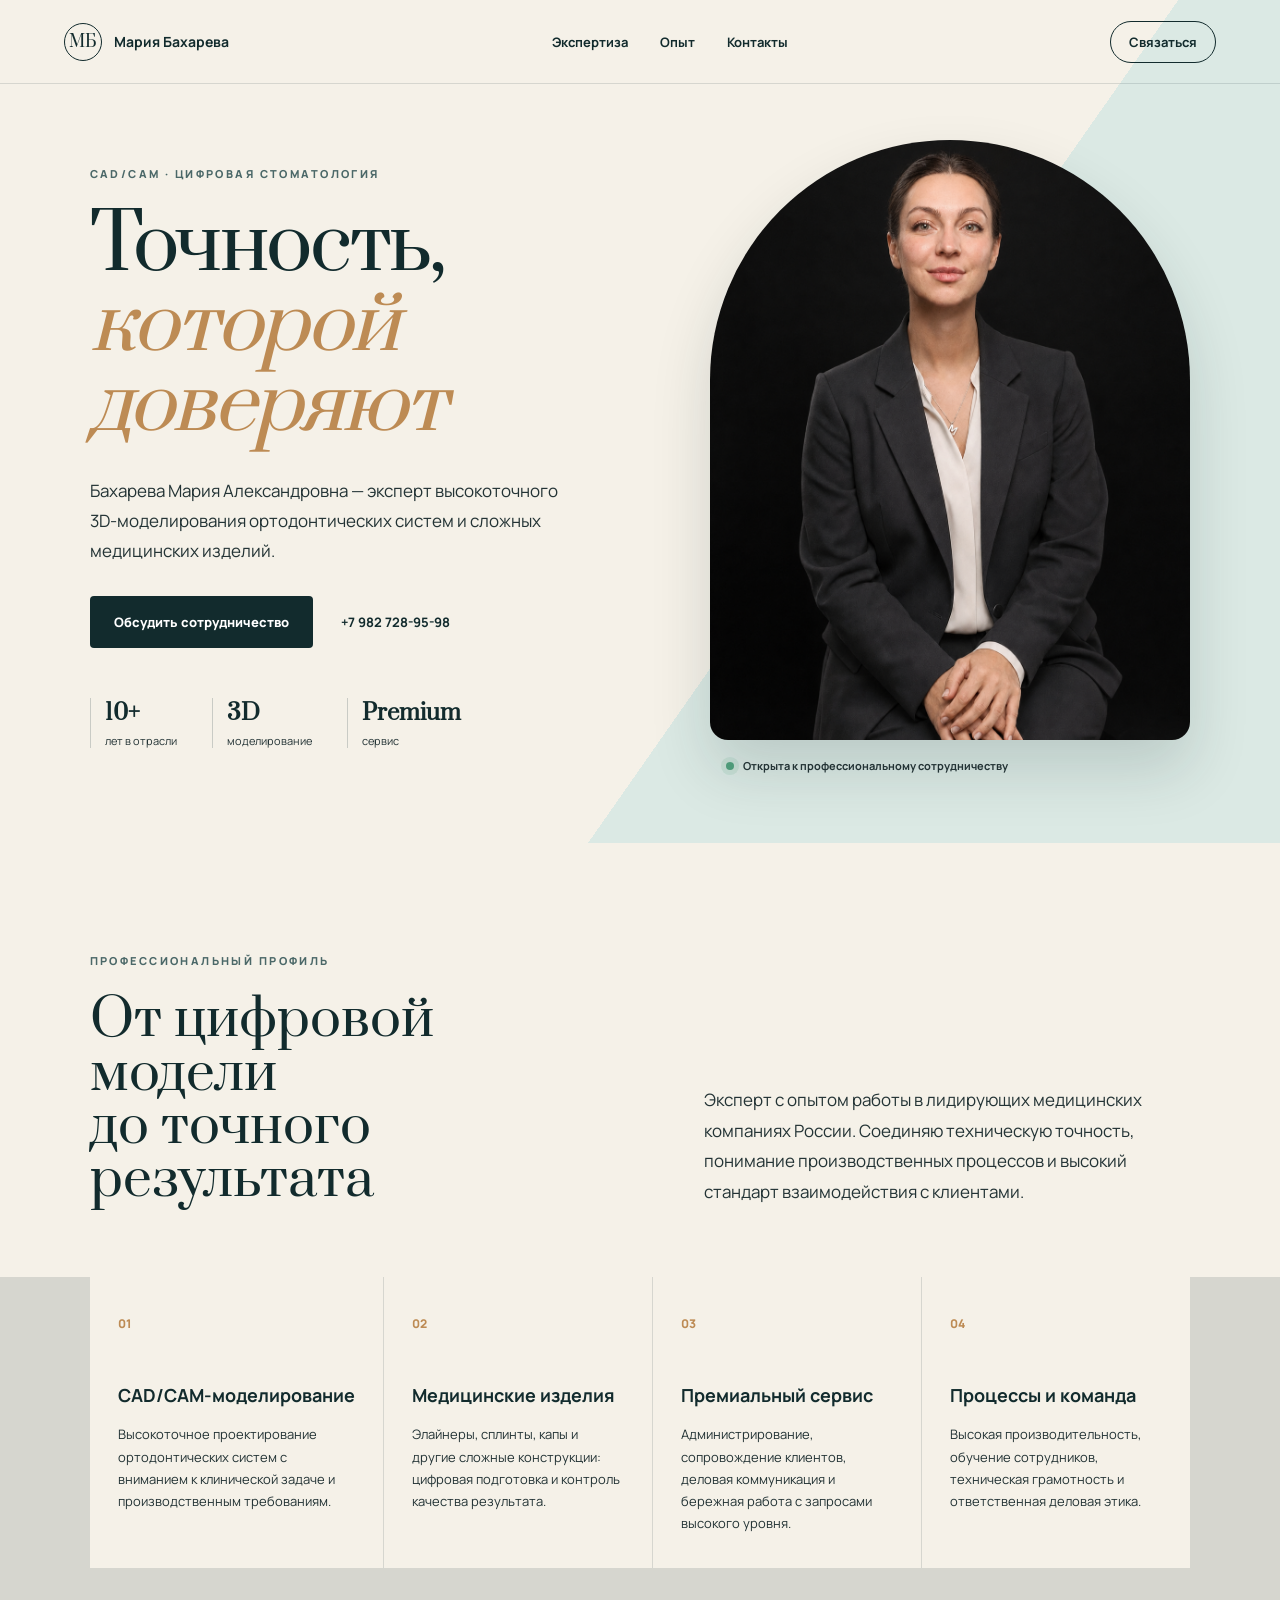
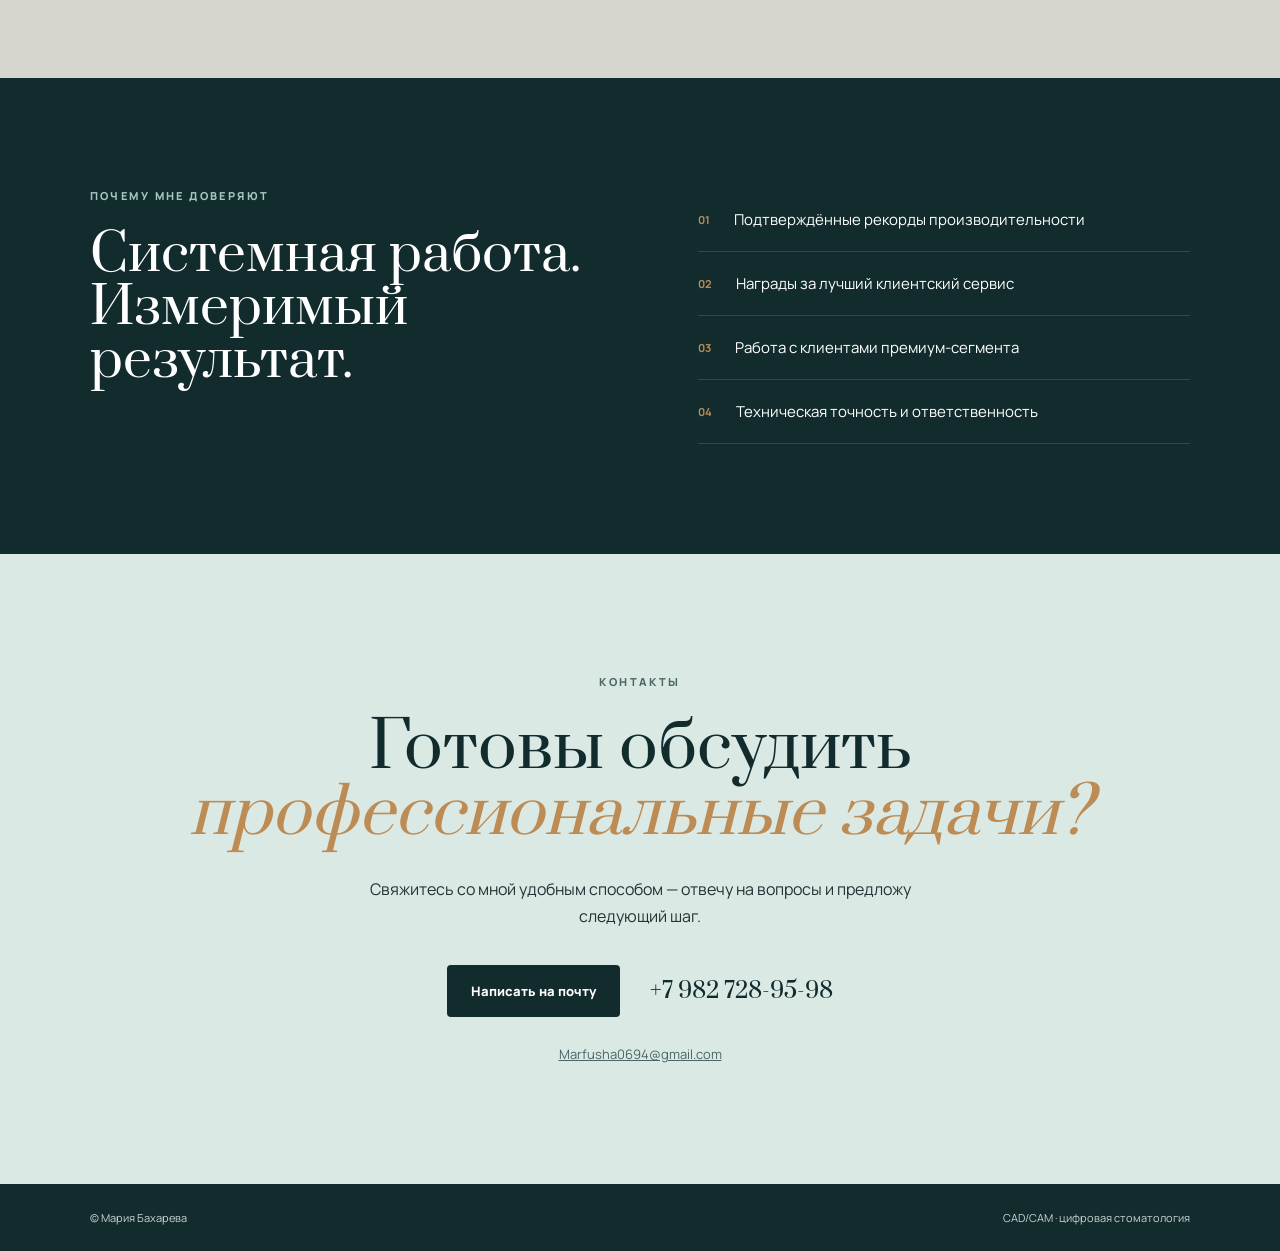
==== index.html @ bfcc9c4f "Add files via upload" ====
<!doctype html>
<html lang="ru">
<head>
  <meta charset="utf-8">
  <meta name="viewport" content="width=device-width,initial-scale=1">
  <meta name="description" content="Бахарева Мария Александровна — специалист по CAD/CAM, цифровой стоматологии и 3D-моделированию ортодонтических систем.">
  <meta name="theme-color" content="#122b2d">
  <title>Мария Бахарева — CAD/CAM и цифровая стоматология</title>
  <link rel="preconnect" href="https://fonts.googleapis.com">
  <link rel="preconnect" href="https://fonts.gstatic.com" crossorigin>
  <link href="https://fonts.googleapis.com/css2?family=Manrope:wght@400;500;600;700;800&family=Prata&display=swap" rel="stylesheet">
  <link rel="stylesheet" href="styles.css">
</head>
<body>
  <header class="header">
    <a class="brand" href="#top" aria-label="На главную"><span>МБ</span><b>Мария Бахарева</b></a>
    <nav><a href="#expertise">Экспертиза</a><a href="#experience">Опыт</a><a href="#contact">Контакты</a></nav>
    <a class="small-button" href="mailto:Marfusha0694@gmail.com">Связаться</a>
  </header>

  <main id="top">
    <section class="hero">
      <div class="hero-copy">
        <div class="eyebrow">CAD/CAM · цифровая стоматология</div>
        <h1>Точность,<br><em>которой доверяют</em></h1>
        <p class="lead">Бахарева Мария Александровна — эксперт высокоточного 3D‑моделирования ортодонтических систем и сложных медицинских изделий.</p>
        <div class="hero-actions">
          <a class="button" href="mailto:Marfusha0694@gmail.com">Обсудить сотрудничество</a>
          <a class="text-link" href="tel:+79827289598">+7 982 728-95-98</a>
        </div>
        <div class="facts"><div><strong>10+</strong><span>лет в отрасли</span></div><div><strong>3D</strong><span>моделирование</span></div><div><strong>Premium</strong><span>сервис</span></div></div>
      </div>
      <div class="portrait-wrap">
        <div class="portrait-frame"><img src="maria-bakhareva.png" alt="Бахарева Мария Александровна" width="1024" height="1536"></div>
        <div class="portrait-note"><span></span>Открыта к профессиональному сотрудничеству</div>
      </div>
    </section>

    <section class="intro" id="expertise">
      <div><div class="eyebrow">Профессиональный профиль</div><h2>От цифровой модели<br>до точного результата</h2></div>
      <p>Эксперт с опытом работы в лидирующих медицинских компаниях России. Соединяю техническую точность, понимание производственных процессов и высокий стандарт взаимодействия с клиентами.</p>
    </section>

    <section class="cards">
      <article><span>01</span><h3>CAD/CAM‑моделирование</h3><p>Высокоточное проектирование ортодонтических систем с вниманием к клинической задаче и производственным требованиям.</p></article>
      <article><span>02</span><h3>Медицинские изделия</h3><p>Элайнеры, сплинты, капы и другие сложные конструкции: цифровая подготовка и контроль качества результата.</p></article>
      <article><span>03</span><h3>Премиальный сервис</h3><p>Администрирование, сопровождение клиентов, деловая коммуникация и бережная работа с запросами высокого уровня.</p></article>
      <article><span>04</span><h3>Процессы и команда</h3><p>Высокая производительность, обучение сотрудников, техническая грамотность и ответственная деловая этика.</p></article>
    </section>

    <section class="experience" id="experience">
      <div class="experience-title"><div class="eyebrow">Почему мне доверяют</div><h2>Системная работа.<br>Измеримый результат.</h2></div>
      <div class="experience-list">
        <div><b>01</b><p>Подтверждённые рекорды производительности</p></div>
        <div><b>02</b><p>Награды за лучший клиентский сервис</p></div>
        <div><b>03</b><p>Работа с клиентами премиум‑сегмента</p></div>
        <div><b>04</b><p>Техническая точность и ответственность</p></div>
      </div>
    </section>

    <section class="contact" id="contact">
      <div class="eyebrow">Контакты</div>
      <h2>Готовы обсудить<br><em>профессиональные задачи?</em></h2>
      <p>Свяжитесь со мной удобным способом — отвечу на вопросы и предложу следующий шаг.</p>
      <div class="contact-actions"><a class="button light" href="mailto:Marfusha0694@gmail.com">Написать на почту</a><a class="phone" href="tel:+79827289598">+7 982 728-95-98</a></div>
      <a class="email" href="mailto:Marfusha0694@gmail.com">Marfusha0694@gmail.com</a>
    </section>
  </main>
  <footer><span>© <span id="year"></span> Мария Бахарева</span><span>CAD/CAM · цифровая стоматология</span></footer>
  <script src="script.js"></script>
</body>
</html>
---- styles.css ----
:root{--ink:#122b2d;--mint:#dbe9e4;--cream:#f5f1e8;--gold:#bd8b54;--text:#233335}*{box-sizing:border-box}html{scroll-behavior:smooth}body{margin:0;background:var(--cream);color:var(--text);font-family:Manrope,Arial,sans-serif}.header{height:84px;display:flex;align-items:center;justify-content:space-between;padding:0 clamp(24px,5vw,80px);border-bottom:1px solid #122b2d22;position:absolute;top:0;width:100%;z-index:3}.brand{display:flex;align-items:center;gap:12px;color:var(--ink);text-decoration:none}.brand span{display:grid;place-items:center;width:38px;height:38px;border:1px solid var(--ink);border-radius:50%;font-family:Prata}.brand b{font-size:14px}.header nav{display:flex;gap:32px}.header nav a,.text-link{color:var(--ink);text-decoration:none;font-size:13px;font-weight:700}.small-button{padding:11px 18px;border:1px solid var(--ink);border-radius:99px;color:var(--ink);text-decoration:none;font-size:13px;font-weight:700}.hero{min-height:760px;padding:140px clamp(24px,7vw,120px) 70px;display:grid;grid-template-columns:1.05fr .95fr;gap:7vw;align-items:center;background:linear-gradient(125deg,var(--cream) 0 63%,var(--mint) 63%)}.eyebrow{text-transform:uppercase;letter-spacing:.22em;font-size:11px;font-weight:800;color:#4b6868;margin-bottom:26px}.hero h1,.intro h2,.experience h2,.contact h2{font-family:Prata,Georgia,serif;color:var(--ink);font-weight:400;margin:0;line-height:1.04}.hero h1{font-size:clamp(48px,6vw,88px);letter-spacing:-.03em}.hero h1 em,.contact h2 em{color:var(--gold);font-style:italic}.lead{font-size:17px;line-height:1.75;max-width:650px;margin:30px 0}.hero-actions{display:flex;align-items:center;gap:28px}.button{display:inline-block;padding:17px 24px;border-radius:4px;background:var(--ink);color:white;text-decoration:none;font-size:13px;font-weight:800}.facts{display:flex;gap:35px;margin-top:50px}.facts div{display:flex;flex-direction:column;border-left:1px solid #18383a33;padding-left:14px}.facts strong{font-family:Prata;font-size:22px;color:var(--ink)}.facts span{font-size:11px;margin-top:5px}.portrait-wrap{max-width:520px;margin:auto}.portrait-frame{aspect-ratio:4/5;overflow:hidden;border-radius:240px 240px 18px 18px;box-shadow:0 30px 60px #122b2d28}.portrait-frame img{width:100%;height:100%;object-fit:cover;object-position:center 12%}.portrait-note{display:flex;align-items:center;gap:9px;margin:18px 0 0 16px;font-size:11px;font-weight:700}.portrait-note span{width:8px;height:8px;background:#4e9a79;border-radius:50%;box-shadow:0 0 0 5px #4e9a7922}.intro{padding:110px clamp(24px,7vw,120px) 70px;display:grid;grid-template-columns:1fr 1fr;gap:10vw;align-items:end}.intro h2,.experience h2{font-size:clamp(38px,4vw,60px)}.intro p{font-size:17px;line-height:1.8;margin:0}.cards{padding:0 clamp(24px,7vw,120px) 110px;display:grid;grid-template-columns:repeat(4,1fr);gap:1px;background:#122b2d22}.cards article{background:var(--cream);padding:34px 28px}.cards article span{color:var(--gold);font-size:12px;font-weight:800}.cards h3{color:var(--ink);font-size:18px;margin:50px 0 16px}.cards p{font-size:13px;line-height:1.7;margin:0}.experience{background:var(--ink);color:white;padding:110px clamp(24px,7vw,120px);display:grid;grid-template-columns:1fr 1fr;gap:9vw}.experience h2{color:white}.experience .eyebrow{color:#a7c4be}.experience-list div{display:flex;gap:24px;align-items:center;padding:21px 0;border-bottom:1px solid #ffffff22}.experience-list b{color:var(--gold);font-size:11px}.experience-list p{font-size:15px;margin:0}.contact{text-align:center;padding:120px 24px;background:var(--mint)}.contact h2{font-size:clamp(42px,5vw,70px)}.contact>p{max-width:570px;margin:28px auto;line-height:1.7}.contact-actions{display:flex;justify-content:center;align-items:center;gap:30px;margin-top:35px}.button.light{background:var(--ink)}.phone{font-family:Prata;color:var(--ink);font-size:22px;text-decoration:none}.email{display:inline-block;margin-top:28px;color:#496565;font-size:13px}footer{display:flex;justify-content:space-between;padding:26px clamp(24px,7vw,120px);background:var(--ink);color:#c8d5d2;font-size:11px}@media(max-width:900px){.header nav{display:none}.hero{grid-template-columns:1fr;background:linear-gradient(var(--cream) 0 58%,var(--mint) 58%);padding-top:125px}.portrait-wrap{width:min(100%,520px)}.cards{grid-template-columns:1fr 1fr}.intro,.experience{grid-template-columns:1fr;gap:45px}}@media(max-width:560px){.header{height:70px;padding:0 18px}.brand b{display:none}.small-button{padding:9px 13px}.hero{padding:105px 20px 55px;min-height:0;gap:48px}.hero h1{font-size:45px}.lead{font-size:15px}.hero-actions{align-items:flex-start;flex-direction:column;gap:18px}.facts{gap:16px;margin-top:38px}.facts strong{font-size:18px}.facts span{font-size:9px}.intro{padding:80px 20px 45px}.cards{grid-template-columns:1fr;padding:0 20px 80px;background:transparent;gap:1px}.cards article{border-top:1px solid #122b2d22}.cards h3{margin-top:24px}.experience{padding:80px 20px}.contact{padding:85px 20px}.contact-actions{flex-direction:column;gap:20px}footer{flex-direction:column;gap:8px;padding:24px 20px}}
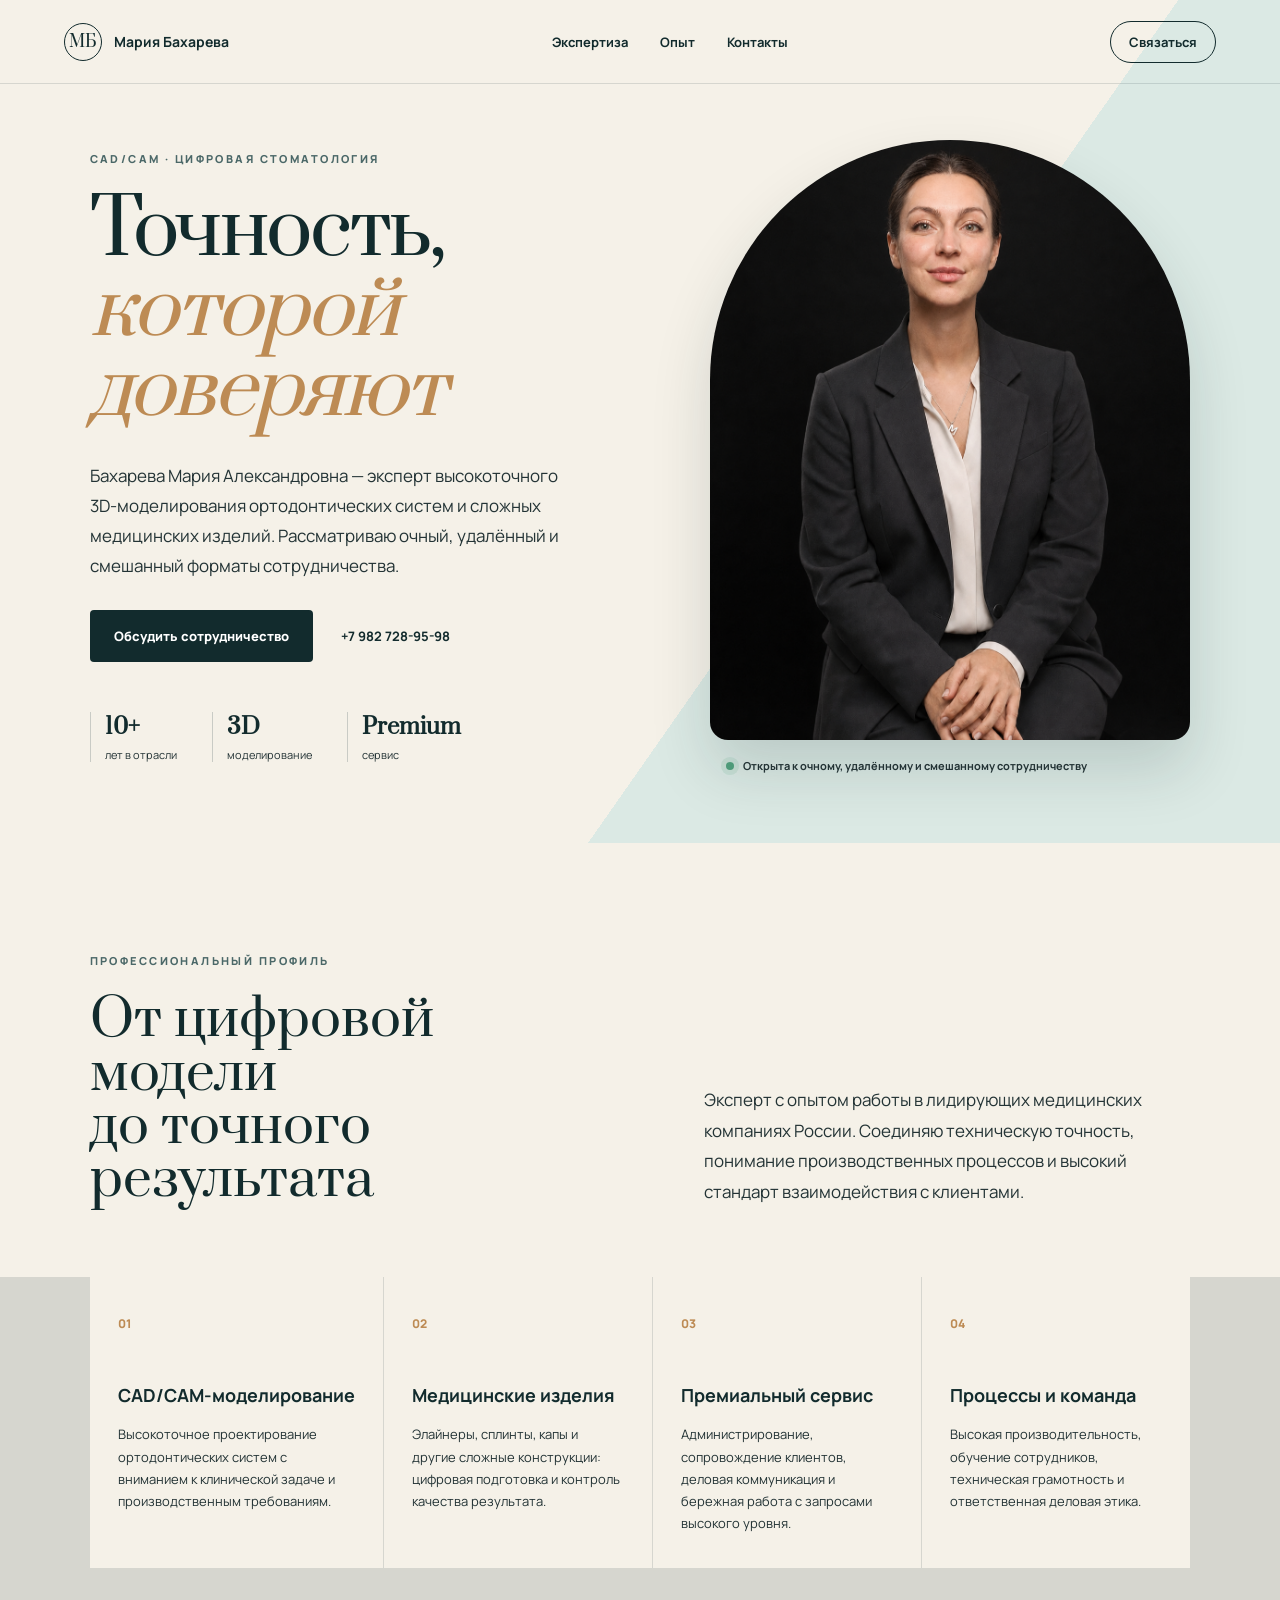
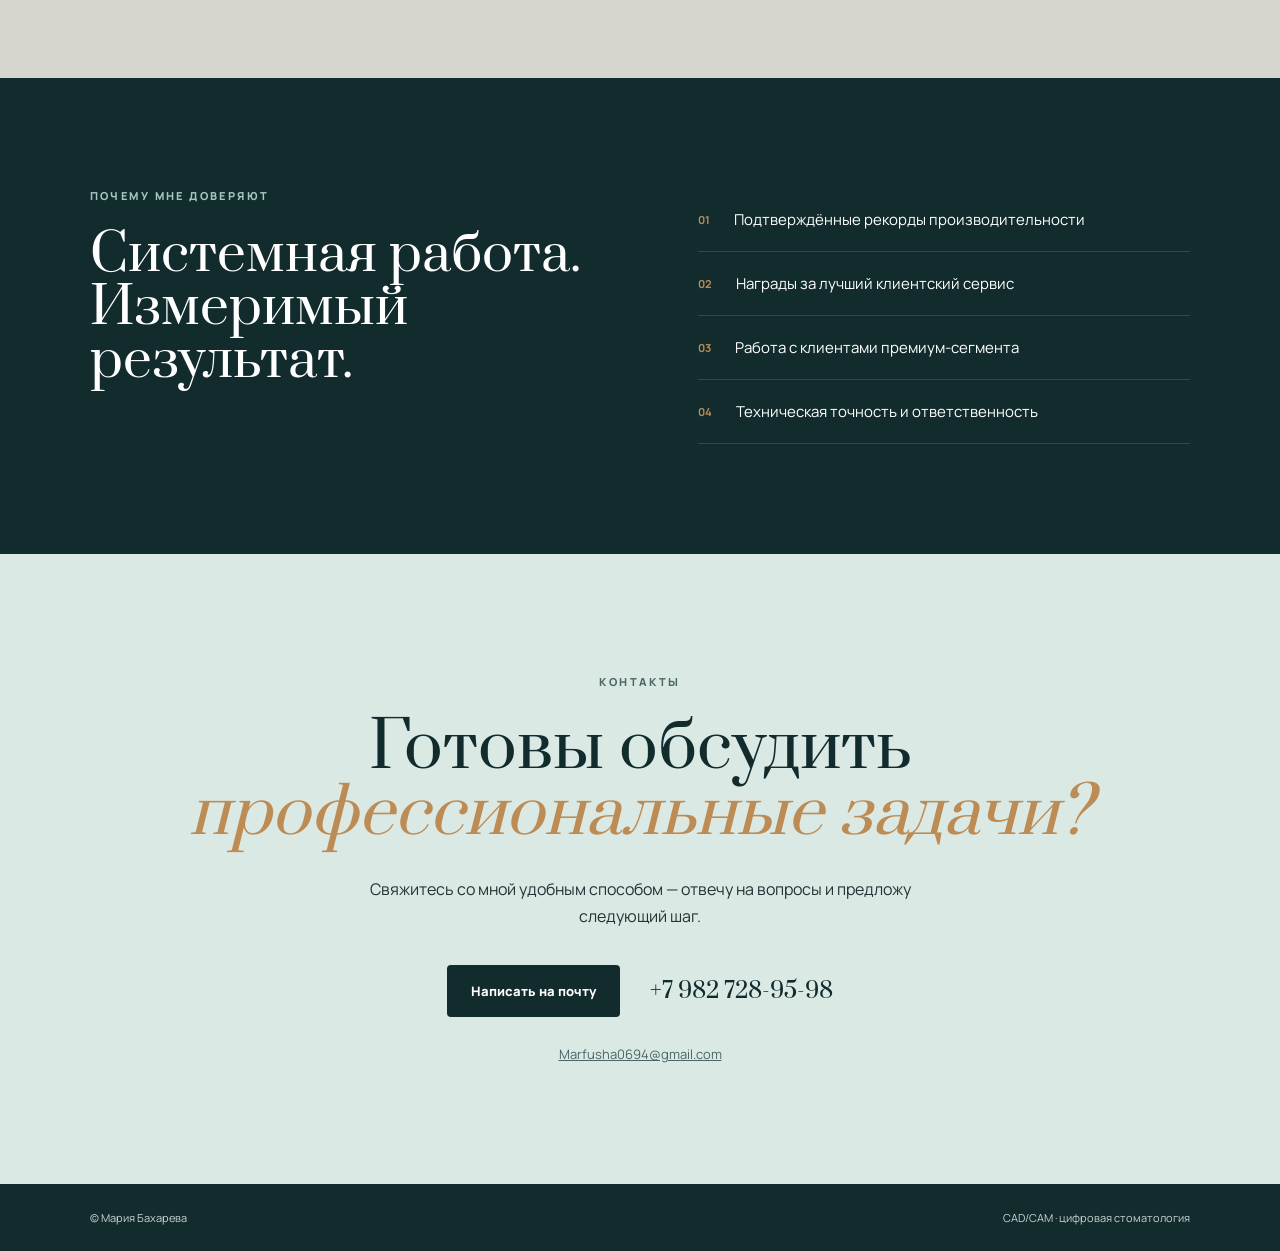
==== commit bf457273: "Добавить форматы сотрудничества Марии" ====
--- a/index.html
+++ b/index.html
@@ -23,7 +23,7 @@
       <div class="hero-copy">
         <div class="eyebrow">CAD/CAM · цифровая стоматология</div>
         <h1>Точность,<br><em>которой доверяют</em></h1>
-        <p class="lead">Бахарева Мария Александровна — эксперт высокоточного 3D‑моделирования ортодонтических систем и сложных медицинских изделий.</p>
+        <p class="lead">Бахарева Мария Александровна — эксперт высокоточного 3D‑моделирования ортодонтических систем и сложных медицинских изделий. Рассматриваю очный, удалённый и смешанный форматы сотрудничества.</p>
         <div class="hero-actions">
           <a class="button" href="mailto:Marfusha0694@gmail.com">Обсудить сотрудничество</a>
           <a class="text-link" href="tel:+79827289598">+7 982 728-95-98</a>
@@ -32,7 +32,7 @@
       </div>
       <div class="portrait-wrap">
         <div class="portrait-frame"><img src="maria-bakhareva.png" alt="Бахарева Мария Александровна" width="1024" height="1536"></div>
-        <div class="portrait-note"><span></span>Открыта к профессиональному сотрудничеству</div>
+        <div class="portrait-note"><span></span>Открыта к очному, удалённому и смешанному сотрудничеству</div>
       </div>
     </section>
 
